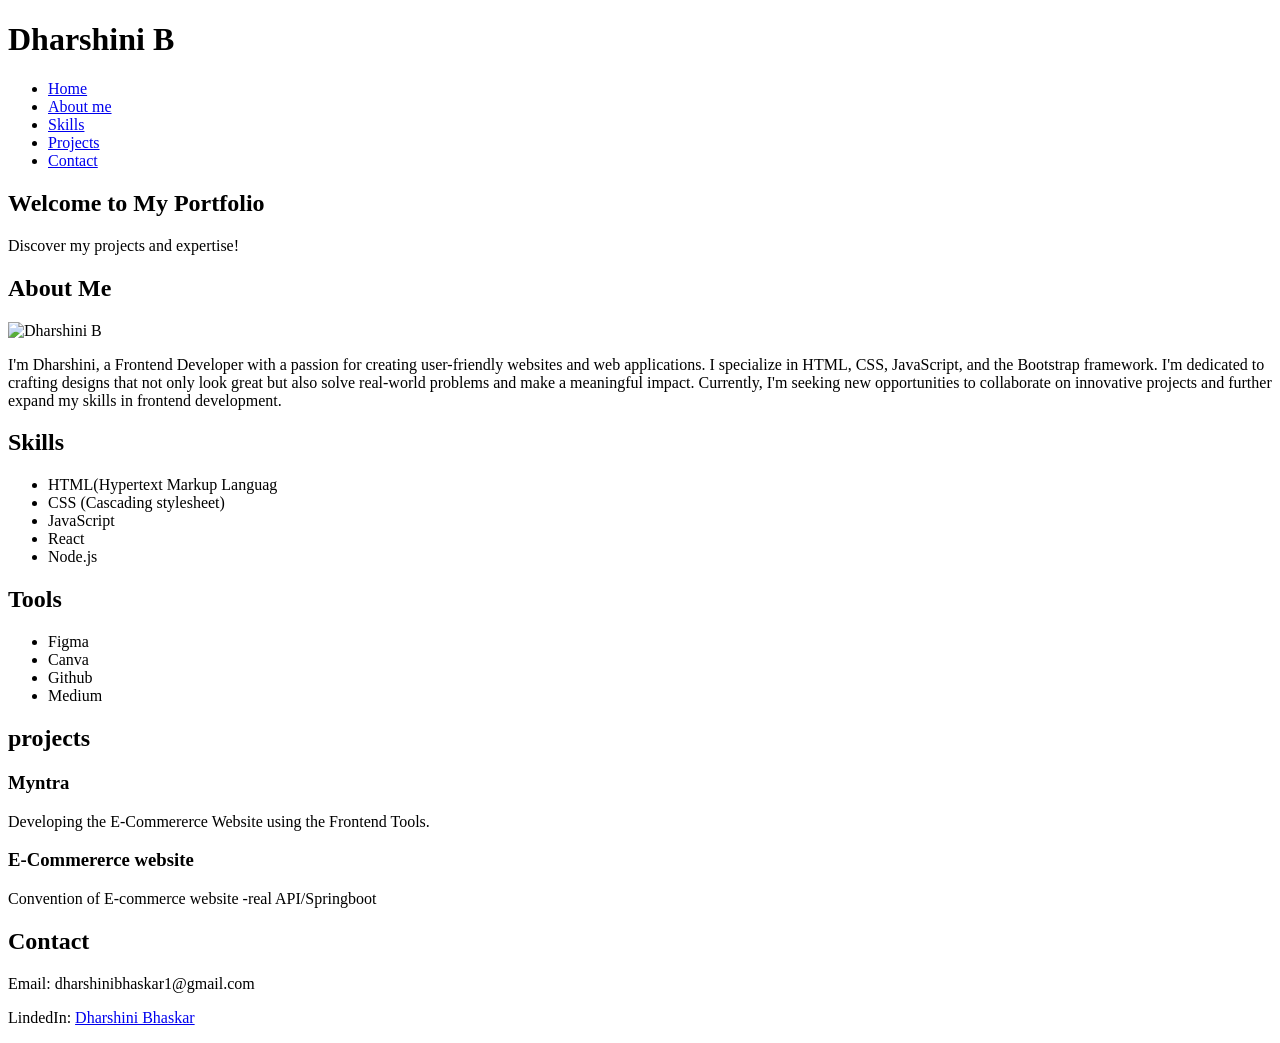
==== index.html @ f2b1638a "initial" ====
<!DOCTYPE html>
<html lang="en">
<head>
   <meta charset="UTF-8">
    <meta name="viewport" content="width=device-width, initial-scale=1.0">
    <title>Dharshini's portfolio</title>
    <link rel="stylesheet" href="portfolio.html">
</head>
<body>
    <header>
        <h1> Dharshini B</h1>
        <nav>
            <ul>
                <li><a href = "#home">Home</a></li>
                <li><a href = "#about">About me</a></li>
                <li><a href = "#skills">Skills</a></li>
                <li><a href = "#project">Projects</a></li>
                <li><a href = "#contact">Contact</a></li>
              </ul>
        </nav>
    </header>
    <section id ="home">
    <h2>Welcome to My Portfolio</h2>
    <p>
        Discover my projects and expertise!
    </p>
    </section>
    <section id ="about">
        <h2> About Me </h2>
        <img src ="C:\Users\Dell\Downloads\working with laptop-img.webp"alt ="Dharshini B">
        
        <p>I'm Dharshini, a Frontend Developer with a passion for creating user-friendly websites and web applications. I specialize in HTML, CSS, JavaScript, and the Bootstrap framework. I'm dedicated to crafting designs that not only look great but also solve real-world problems and make a meaningful impact. Currently, I'm seeking new opportunities to collaborate on innovative projects and further expand my skills in frontend development. </p>
    </section>
    <section id ="skills">
        <h2> Skills</h2>
        <ul>
            <li>HTML(Hypertext Markup Languag<e)</li>
            <li>CSS (Cascading stylesheet)</li>
            <li>JavaScript</li>
            <li>React </li>
            <li>Node.js</li>
        </ul>
        <h2>Tools</h2>
        <ul>
            <li>Figma</li>
            <li>Canva</li>
            <li>Github</li>
            <li>Medium</li>
        </ul>
    </section>
    <section id ="project">
        <h2>projects</h2>
        <div class ="project">
            <h3> Myntra</h3>
            <p> Developing the E-Commererce Website using the Frontend Tools.</p>
        </div>
        <div class ="project">
            <h3>E-Commererce website</h3>
            <p>Convention of E-commerce website -real API/Springboot</p>
        </div>
    </section>
    <footer id ="contact">
        <h2>Contact</h2>
        <p>Email: dharshinibhaskar1@gmail.com</p>
        <p>LindedIn: <a href = "https://www.linkedin.com/in/dharshinibhaskar/" target ="_blank">Dharshini Bhaskar</a></p>
    </footer>


</body>
</html>
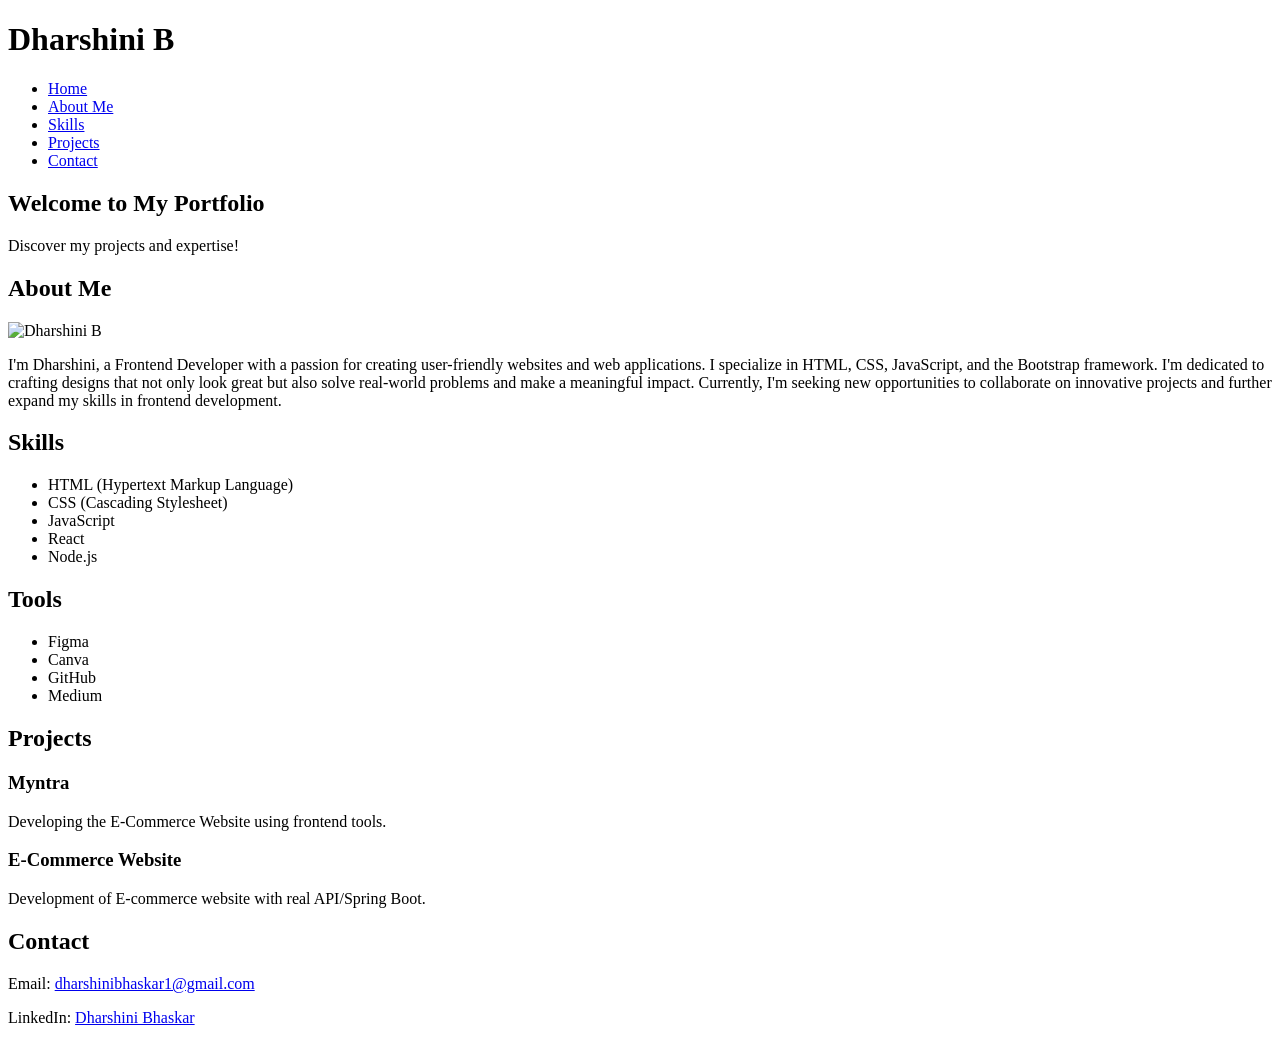
==== commit 8d034c12: "folder structure" ====
--- a/index.html
+++ b/index.html
@@ -1,70 +1,71 @@
 <!DOCTYPE html>
 <html lang="en">
 <head>
-   <meta charset="UTF-8">
+    <meta charset="UTF-8">
     <meta name="viewport" content="width=device-width, initial-scale=1.0">
-    <title>Dharshini's portfolio</title>
-    <link rel="stylesheet" href="portfolio.html">
+    <title>Dharshini's Portfolio</title>
+    <link rel="stylesheet" href="styles.css">
 </head>
 <body>
     <header>
-        <h1> Dharshini B</h1>
+        <h1>Dharshini B</h1>
         <nav>
             <ul>
-                <li><a href = "#home">Home</a></li>
-                <li><a href = "#about">About me</a></li>
-                <li><a href = "#skills">Skills</a></li>
-                <li><a href = "#project">Projects</a></li>
-                <li><a href = "#contact">Contact</a></li>
-              </ul>
+                <li><a href="#home">Home</a></li>
+                <li><a href="#about">About Me</a></li>
+                <li><a href="#skills">Skills</a></li>
+                <li><a href="#projects">Projects</a></li>
+                <li><a href="#contact">Contact</a></li>
+            </ul>
         </nav>
     </header>
-    <section id ="home">
-    <h2>Welcome to My Portfolio</h2>
-    <p>
-        Discover my projects and expertise!
-    </p>
+    
+    <section id="home">
+        <h2>Welcome to My Portfolio</h2>
+        <p>Discover my projects and expertise!</p>
     </section>
-    <section id ="about">
-        <h2> About Me </h2>
-        <img src ="C:\Users\Dell\Downloads\working with laptop-img.webp"alt ="Dharshini B">
+
+    <section id="about">
+        <h2>About Me</h2>
+        <img src="C:\Users\Dell\Downloads\working with laptop-img.webp" alt="Dharshini B"class="profile-pic">
         
-        <p>I'm Dharshini, a Frontend Developer with a passion for creating user-friendly websites and web applications. I specialize in HTML, CSS, JavaScript, and the Bootstrap framework. I'm dedicated to crafting designs that not only look great but also solve real-world problems and make a meaningful impact. Currently, I'm seeking new opportunities to collaborate on innovative projects and further expand my skills in frontend development. </p>
+        <p>I'm Dharshini, a Frontend Developer with a passion for creating user-friendly websites and web applications. I specialize in HTML, CSS, JavaScript, and the Bootstrap framework. I'm dedicated to crafting designs that not only look great but also solve real-world problems and make a meaningful impact. Currently, I'm seeking new opportunities to collaborate on innovative projects and further expand my skills in frontend development.</p>
     </section>
-    <section id ="skills">
-        <h2> Skills</h2>
+
+    <section id="skills">
+        <h2>Skills</h2>
         <ul>
-            <li>HTML(Hypertext Markup Languag<e)</li>
-            <li>CSS (Cascading stylesheet)</li>
+            <li>HTML (Hypertext Markup Language)</li>
+            <li>CSS (Cascading Stylesheet)</li>
             <li>JavaScript</li>
-            <li>React </li>
+            <li>React</li>
             <li>Node.js</li>
         </ul>
         <h2>Tools</h2>
         <ul>
             <li>Figma</li>
             <li>Canva</li>
-            <li>Github</li>
+            <li>GitHub</li>
             <li>Medium</li>
         </ul>
     </section>
-    <section id ="project">
-        <h2>projects</h2>
-        <div class ="project">
-            <h3> Myntra</h3>
-            <p> Developing the E-Commererce Website using the Frontend Tools.</p>
+
+    <section id="projects">
+        <h2>Projects</h2>
+        <div class="project">
+            <h3>Myntra</h3>
+            <p>Developing the E-Commerce Website using frontend tools.</p>
         </div>
-        <div class ="project">
-            <h3>E-Commererce website</h3>
-            <p>Convention of E-commerce website -real API/Springboot</p>
+        <div class="project">
+            <h3>E-Commerce Website</h3>
+            <p>Development of E-commerce website with real API/Spring Boot.</p>
         </div>
     </section>
-    <footer id ="contact">
+
+    <footer id="contact">
         <h2>Contact</h2>
-        <p>Email: dharshinibhaskar1@gmail.com</p>
-        <p>LindedIn: <a href = "https://www.linkedin.com/in/dharshinibhaskar/" target ="_blank">Dharshini Bhaskar</a></p>
+        <p>Email: <a href="mailto:dharshinibhaskar1@gmail.com">dharshinibhaskar1@gmail.com</a></p>
+        <p>LinkedIn: <a href="https://www.linkedin.com/in/dharshinibhaskar/" target="_blank">Dharshini Bhaskar</a></p>
     </footer>
-
-
 </body>
-</html>+</html>
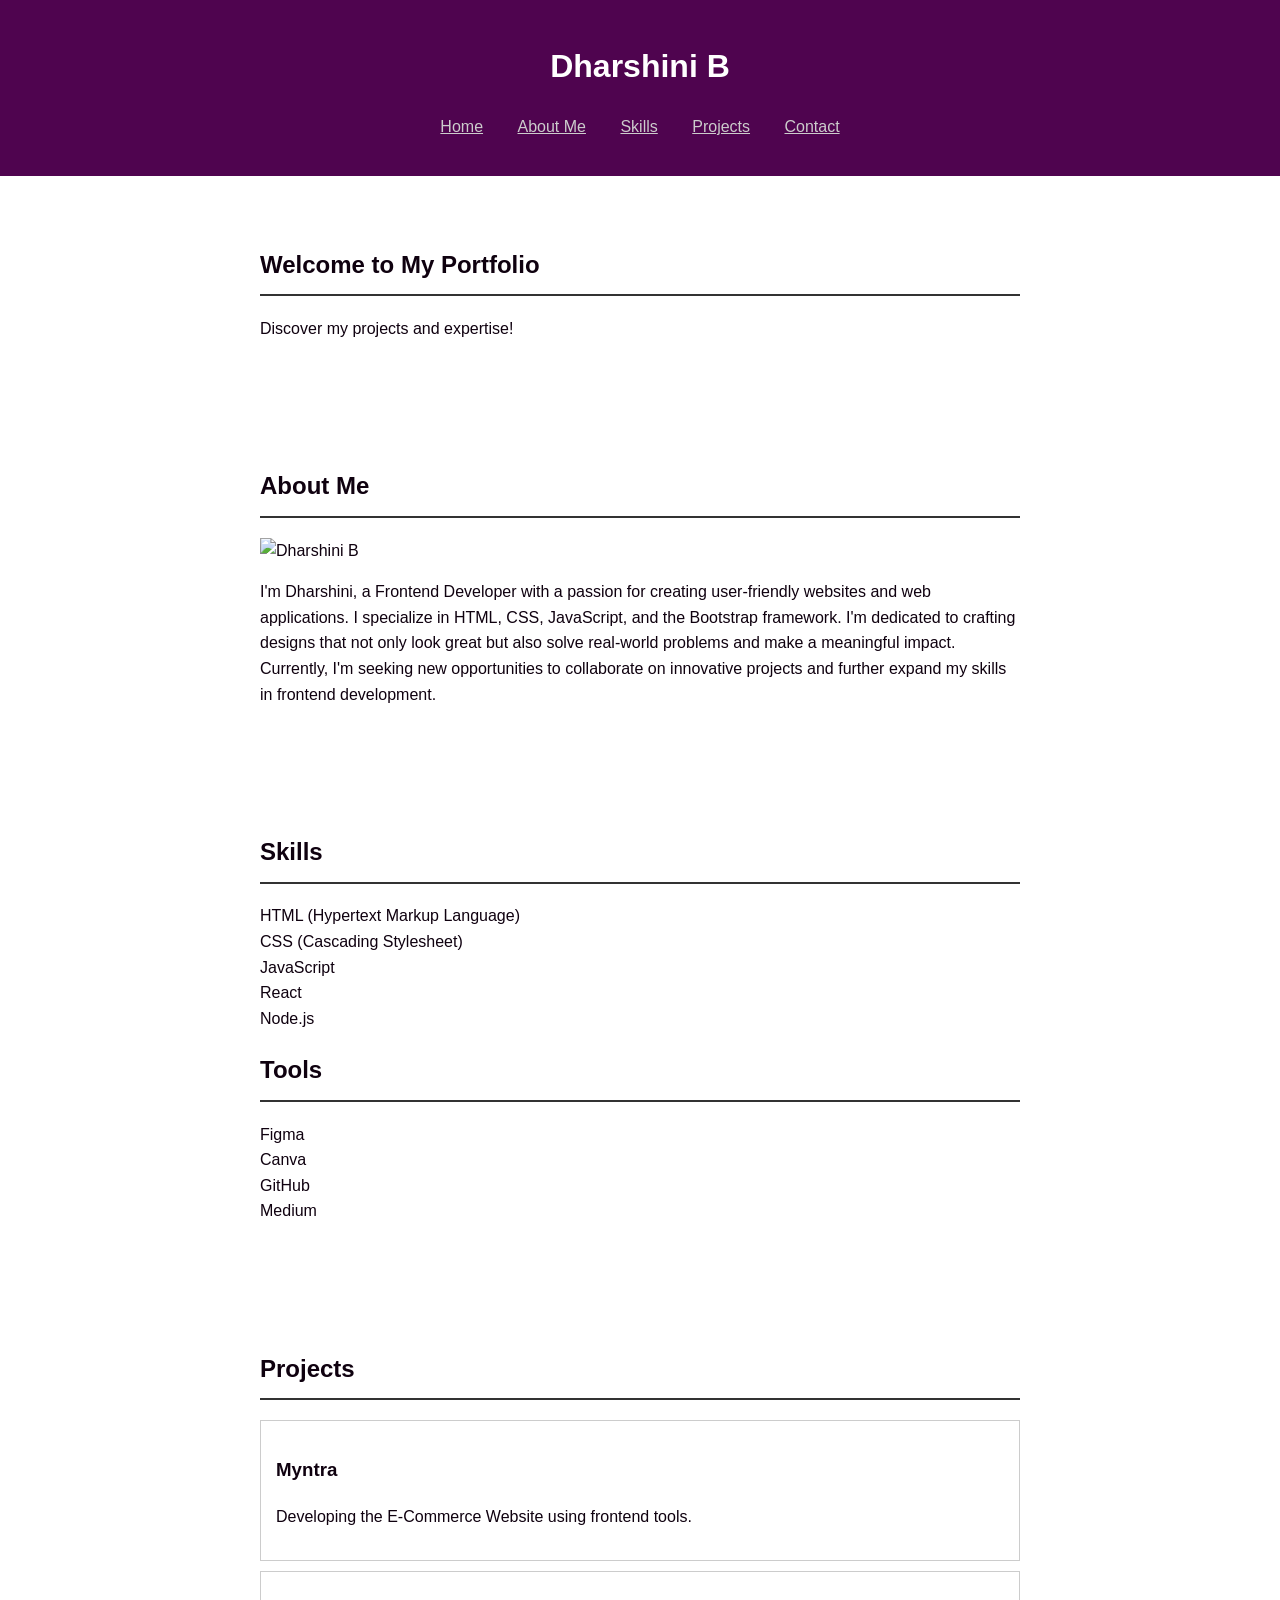
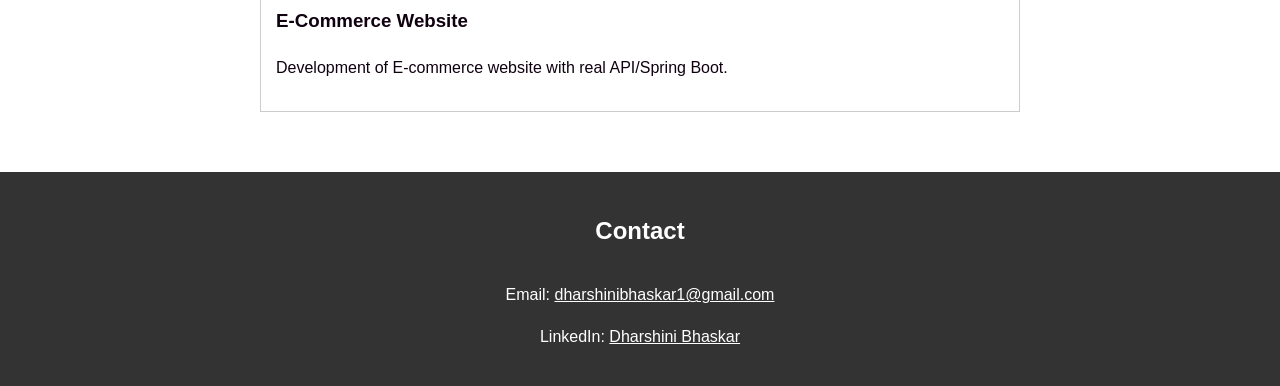
==== commit 13ac1c18: "bug fixes" ====
--- a/index.html
+++ b/index.html
@@ -4,7 +4,7 @@
     <meta charset="UTF-8">
     <meta name="viewport" content="width=device-width, initial-scale=1.0">
     <title>Dharshini's Portfolio</title>
-    <link rel="stylesheet" href="styles.css">
+    <link rel="stylesheet" href="./assets/style.css">
 </head>
 <body>
     <header>
--- a/assets/style.css
+++ b/assets/style.css
@@ -0,0 +1,61 @@
+*{
+    box-sizing: border-box;
+}
+body {
+    font-family: Arial,sans-serif;
+    line-height: 1.6;
+    margin:0;
+    padding:0;
+    color:rgb(15, 1, 15);
+}
+header {
+    background-color: #4f044f;
+    color: white;
+    padding: 20px;
+    text-align:center;
+}
+nav ul {
+    list-style-type: none;
+    padding: 0;
+}
+nav ul li  {
+    display: inline;
+    margin:  15px;
+}
+nav ul li a{
+    color: #ccc;
+    text-align: none;
+}
+section {
+    padding: 40px 20px;
+    margin:10px auto;
+    max-width:800px;
+}
+h2{
+    border-bottom: 2px solid#333;
+    padding-bottom: 10px;
+}
+.project {
+    border: 1px solid #ccc;
+    padding: 15px;
+    margin: 10px 0;
+}
+footer {
+    text-align: center;
+    padding: 20px;
+    background:#333;
+    color: #fff;
+    width: 100%;
+    position: relative;
+}
+footer a {
+    color: #fff;
+    text-decoration: none;
+    transition: color 0.3s;
+    text-decoration: underline;
+}
+ul{
+    list-style-type: none;
+    padding :0;
+}
+ 
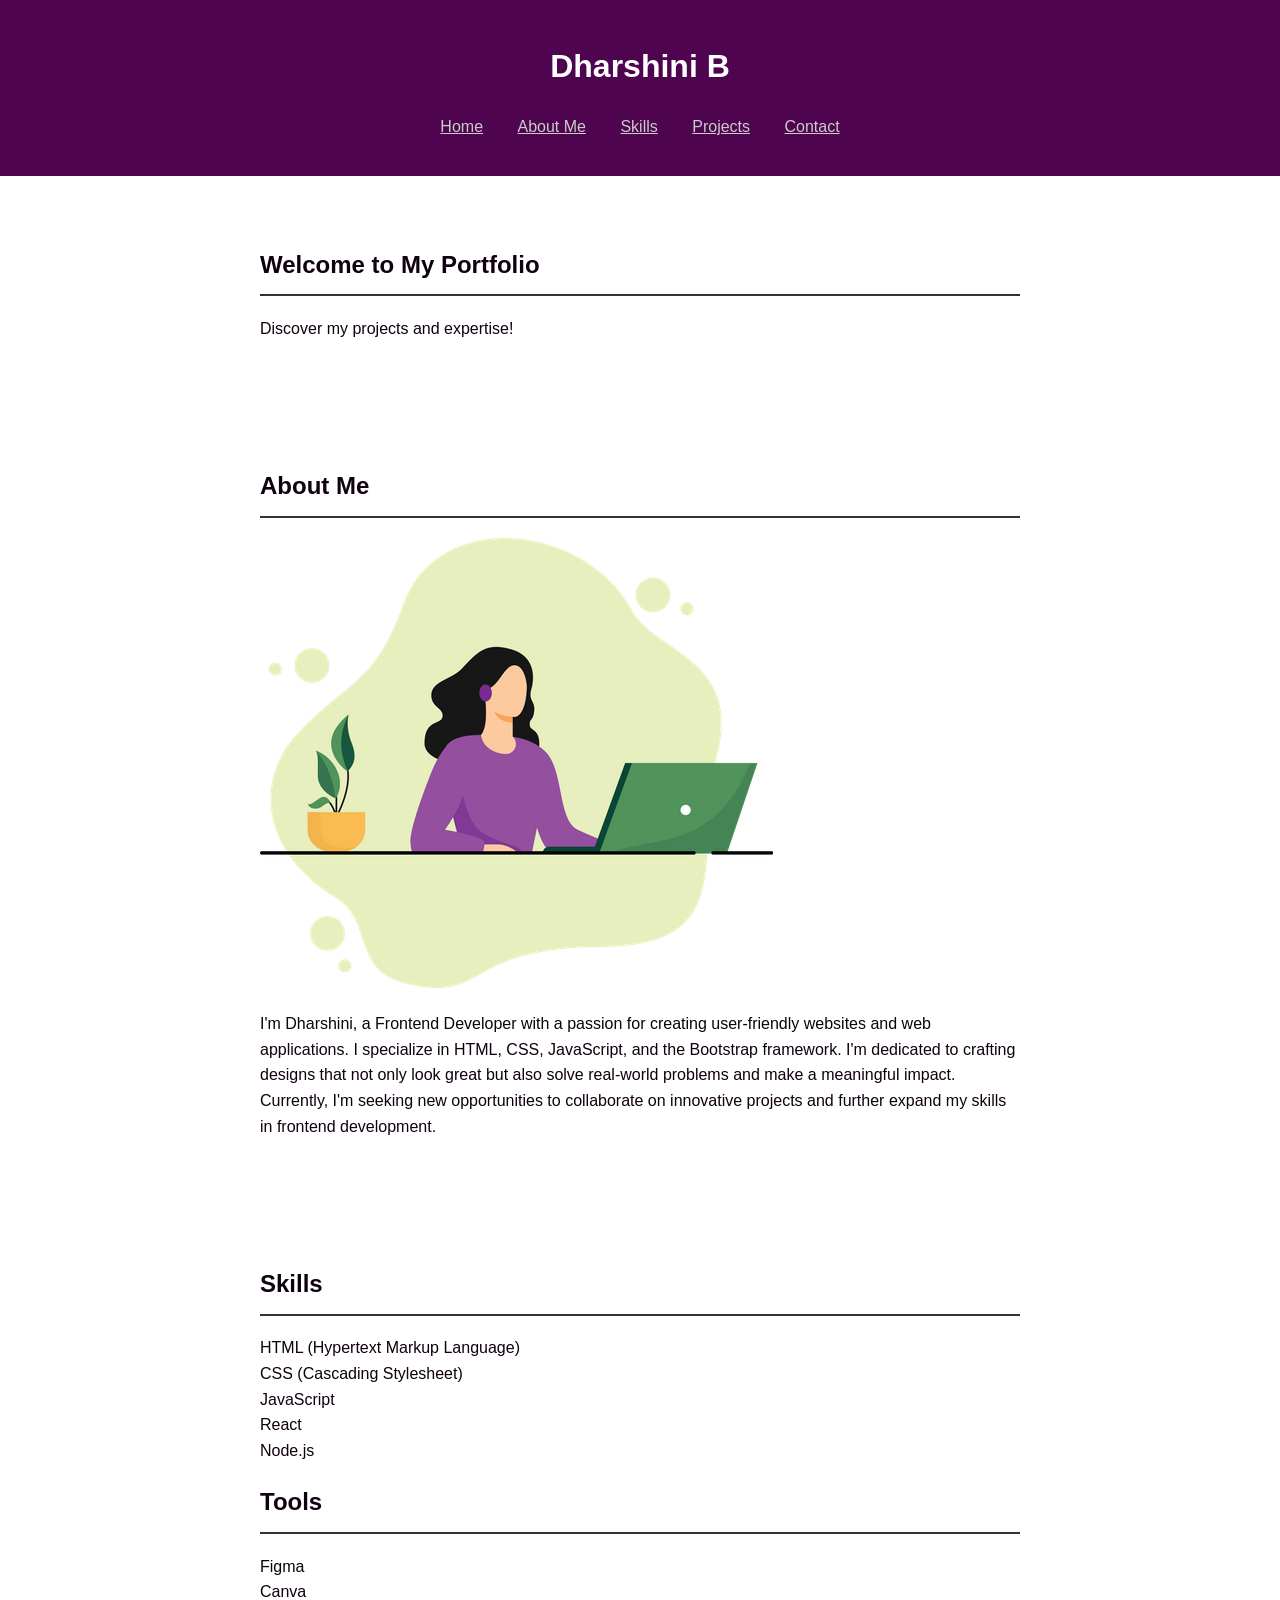
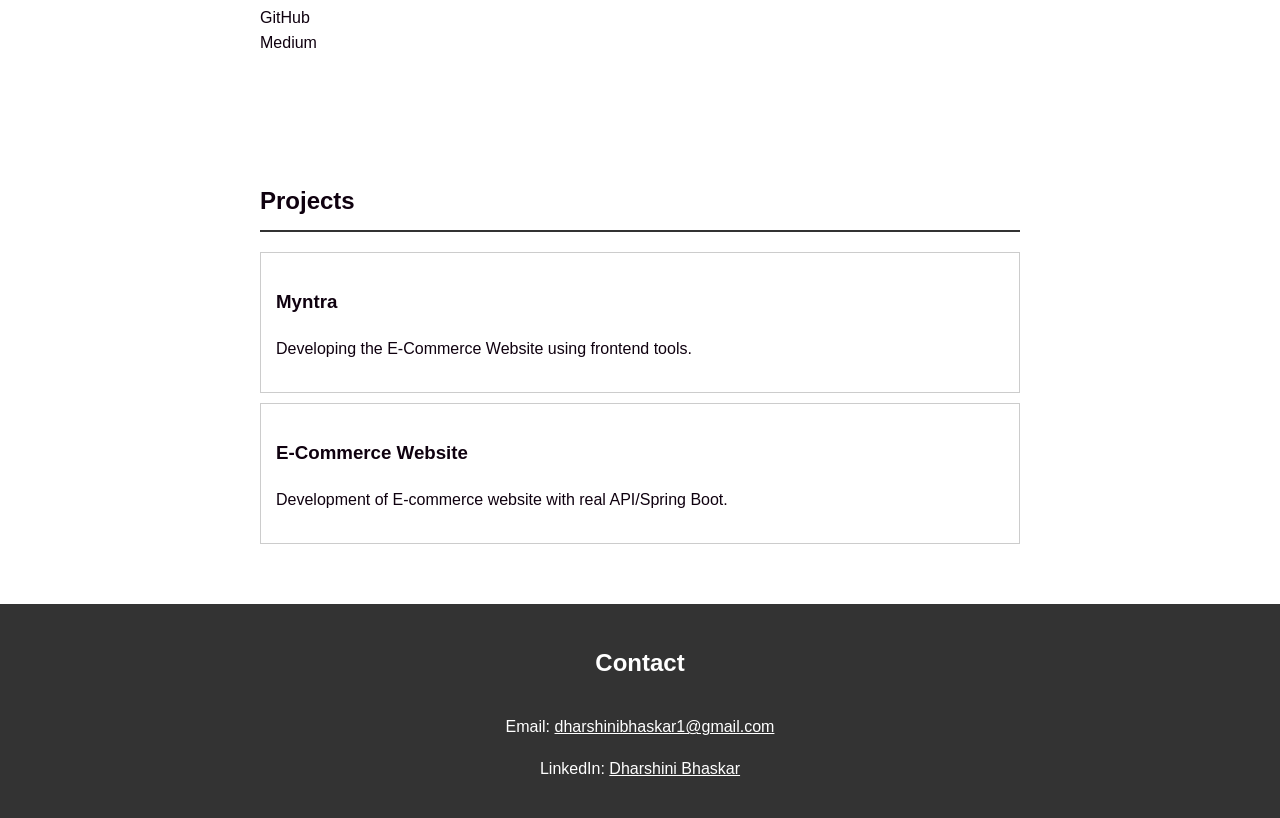
==== commit 60e7b02d: "fixed about page" ====
--- a/index.html
+++ b/index.html
@@ -27,7 +27,7 @@
 
     <section id="about">
         <h2>About Me</h2>
-        <img src="C:\Users\Dell\Downloads\working with laptop-img.webp" alt="Dharshini B"class="profile-pic">
+        <img src="./assets/images/working with laptop-img.webp" alt="Dharshini B"class="profile-pic">
         
         <p>I'm Dharshini, a Frontend Developer with a passion for creating user-friendly websites and web applications. I specialize in HTML, CSS, JavaScript, and the Bootstrap framework. I'm dedicated to crafting designs that not only look great but also solve real-world problems and make a meaningful impact. Currently, I'm seeking new opportunities to collaborate on innovative projects and further expand my skills in frontend development.</p>
     </section>
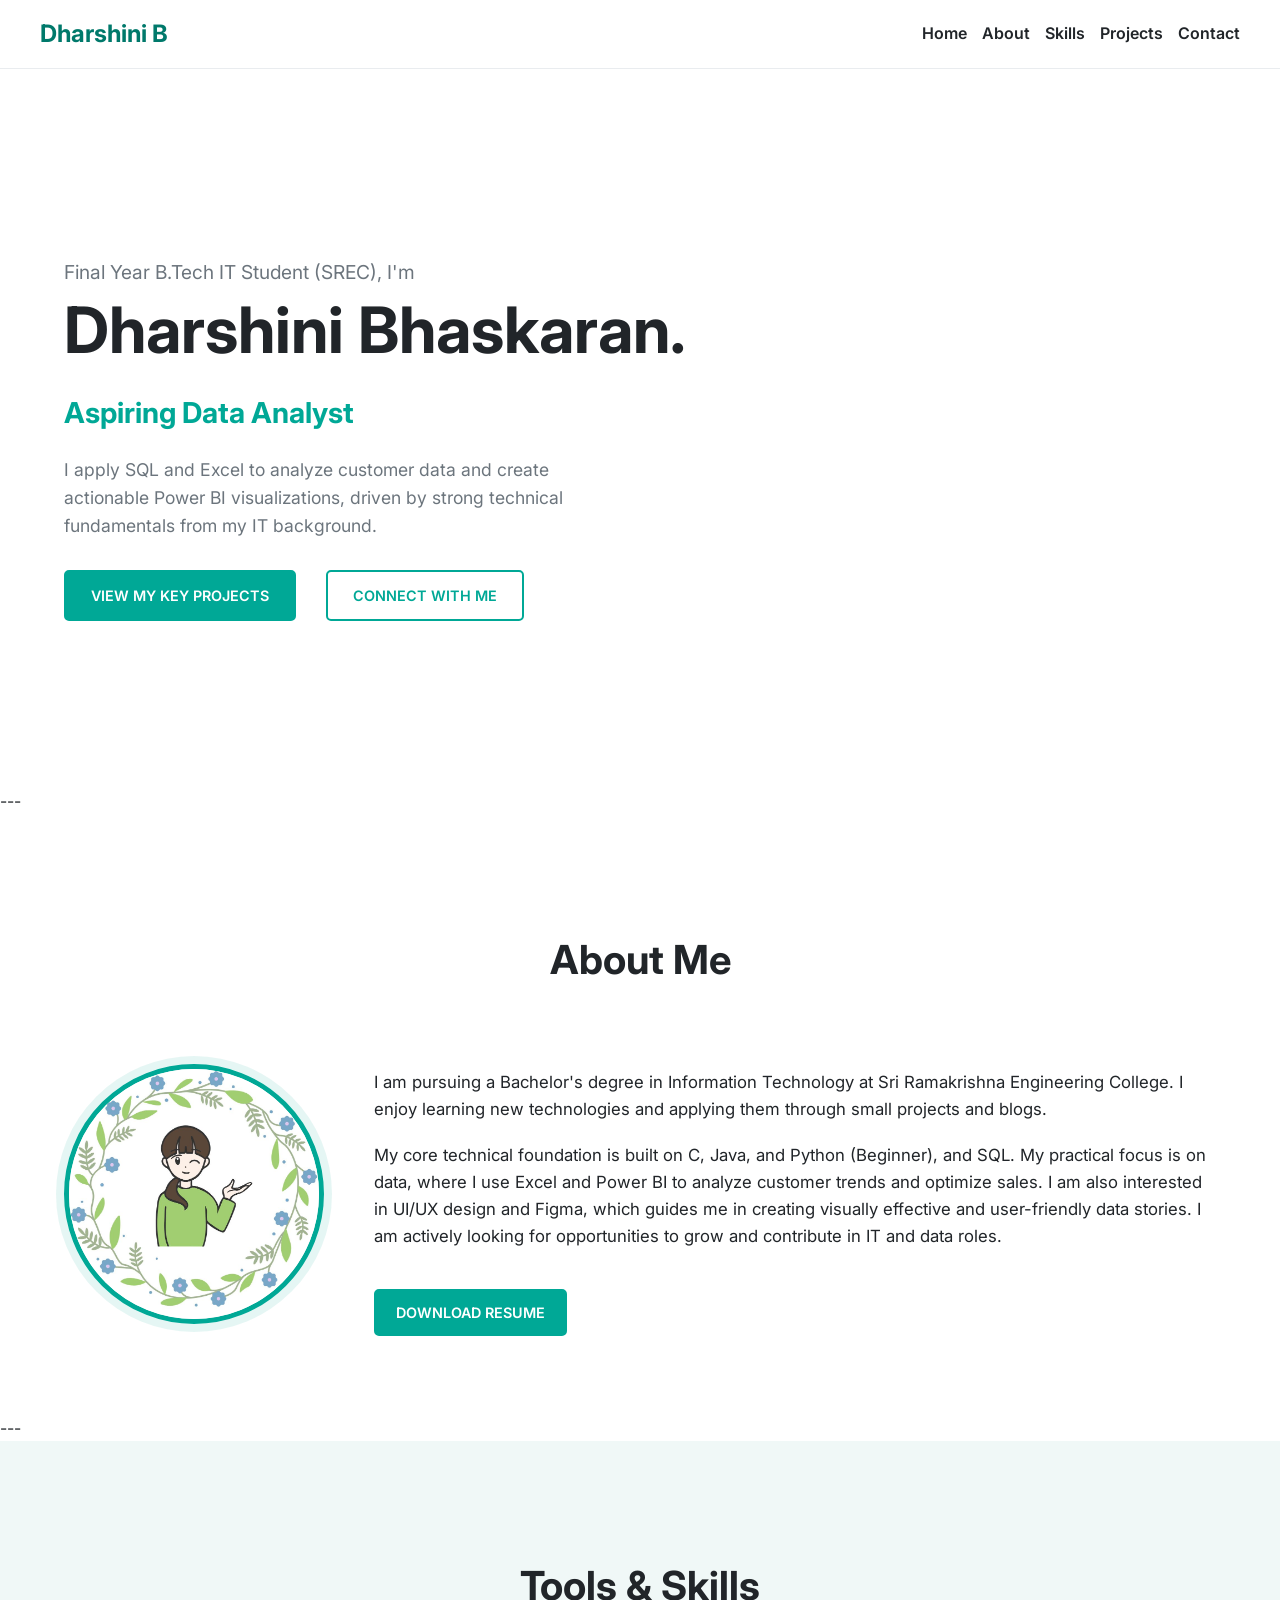
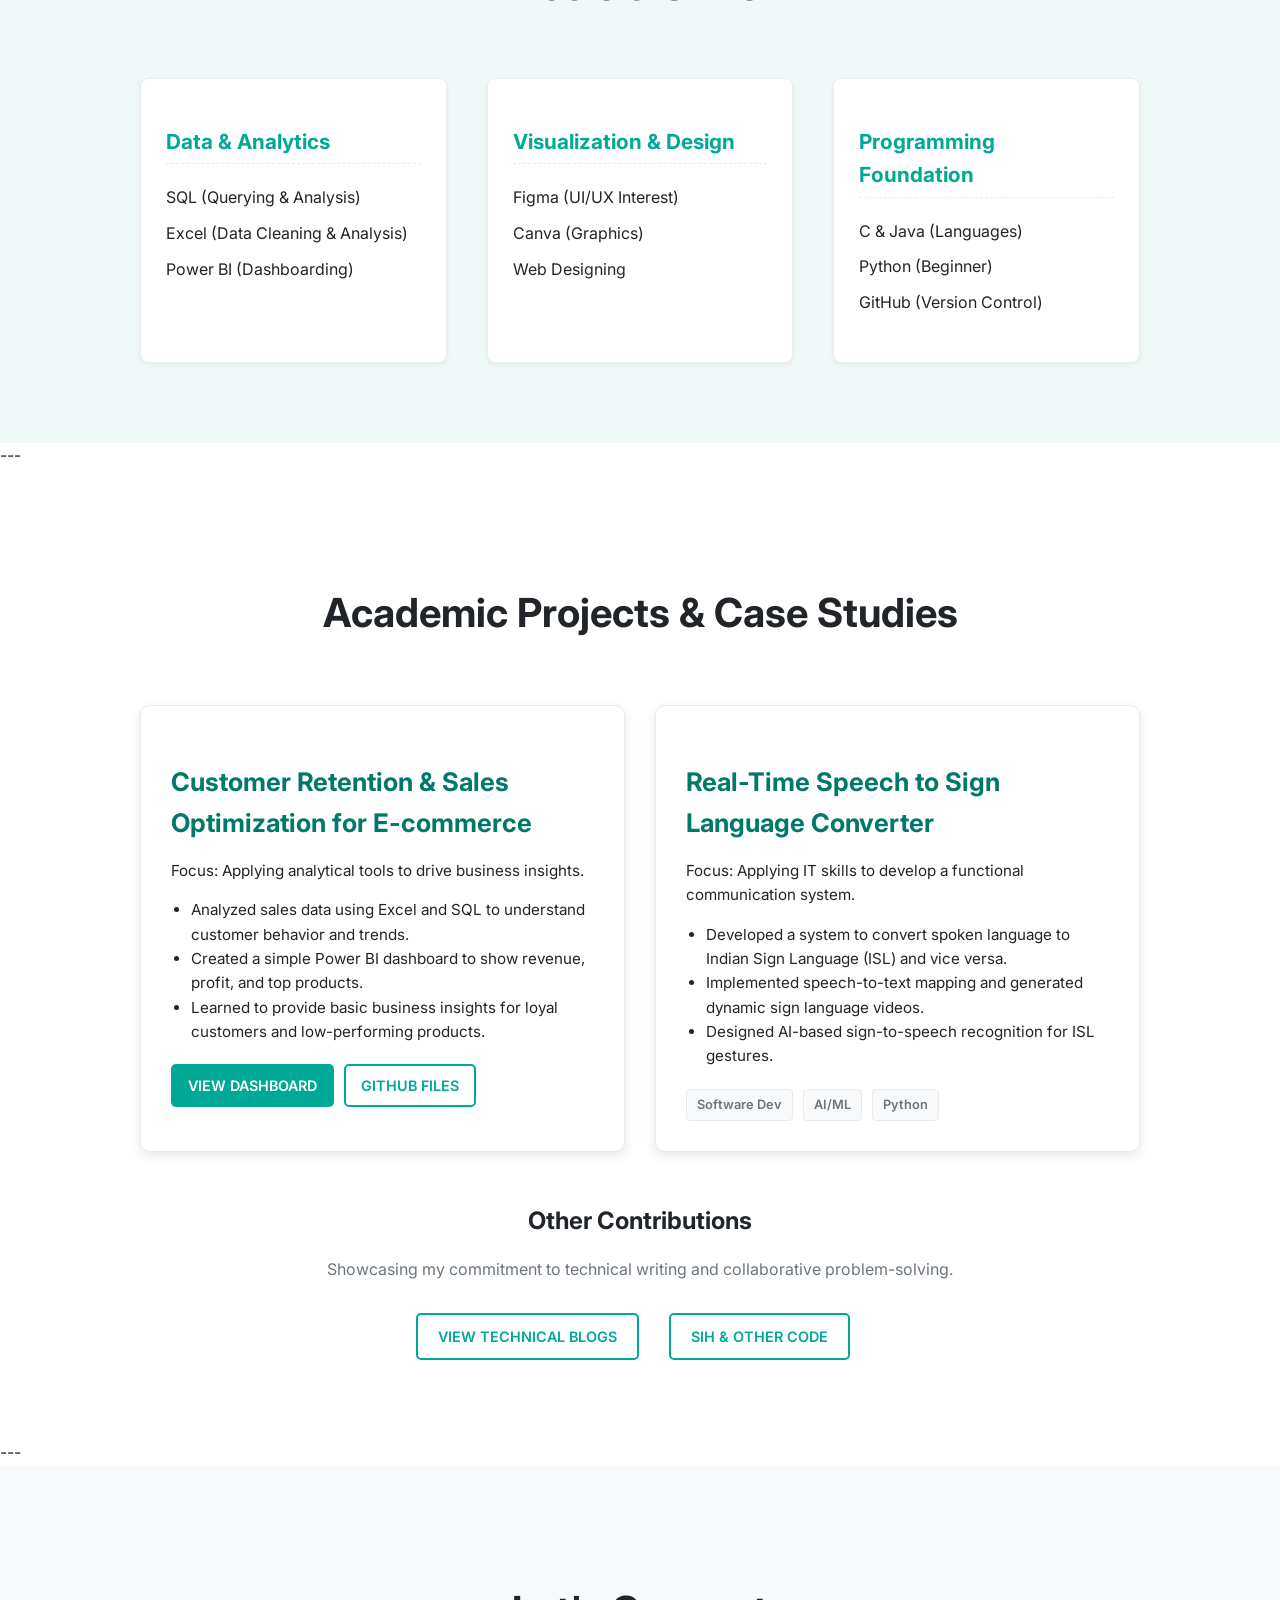
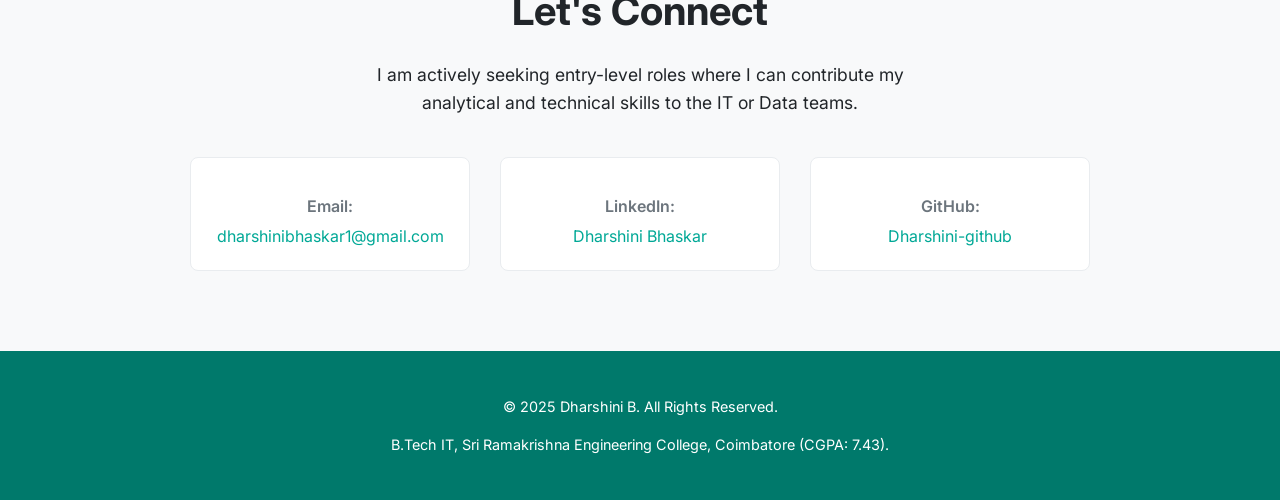
==== commit 7851de79: "updated" ====
--- a/index.html
+++ b/index.html
@@ -1,71 +1,187 @@
+
 <!DOCTYPE html>
 <html lang="en">
 <head>
     <meta charset="UTF-8">
     <meta name="viewport" content="width=device-width, initial-scale=1.0">
-    <title>Dharshini's Portfolio</title>
-    <link rel="stylesheet" href="./assets/style.css">
+    <title>Dharshini Bhaskaran - Data Analyst</title>
+    <link href="https://fonts.googleapis.com/css2?family=Inter:wght@400;600;700&display=swap" rel="stylesheet">
+    
+    <style>
+        
+        :root {
+            --primary-color: #00A896; 
+            --primary-dark: #00796B;
+            --accent-light: #f0f8f7;
+            --text-color: #212529;
+            --light-text: #6c757d;
+        }
+
+        
+        body { font-family: 'Inter', sans-serif; line-height: 1.6; color: var(--text-color); background-color: #ffffff; margin: 0; padding: 0; }
+        h1, h2, h3 { font-weight: 700; margin-bottom: 0.5rem; }
+        a { text-decoration: none; color: var(--primary-color); }
+        a:hover { color: var(--primary-dark); }
+        
+
+        .btn { display: inline-block; padding: 12px 25px; border-radius: 5px; font-weight: 600; text-transform: uppercase; font-size: 0.9rem; margin-right: 15px; transition: background-color 0.3s, color 0.3s; }
+        .primary-btn { background-color: var(--primary-color); color: #ffffff; border: 2px solid var(--primary-color); }
+        .primary-btn:hover { background-color: var(--primary-dark); border-color: var(--primary-dark); }
+        .secondary-btn { background-color: transparent; color: var(--primary-color); border: 2px solid var(--primary-color); }
+        .secondary-btn:hover { background-color: var(--primary-color); color: #ffffff; }
+        
+        
+        section { padding: 80px 5%; }
+    </style>
 </head>
-<body>
-    <header>
-        <h1>Dharshini B</h1>
-        <nav>
-            <ul>
-                <li><a href="#home">Home</a></li>
-                <li><a href="#about">About Me</a></li>
-                <li><a href="#skills">Skills</a></li>
-                <li><a href="#projects">Projects</a></li>
-                <li><a href="#contact">Contact</a></li>
-            </ul>
-        </nav>
+<body style="margin: 0;">
+    <header style="background-color: #ffffff; border-bottom: 1px solid #e9ecef; position: sticky; top: 0; z-index: 1000;">
+        <div style="max-width: 1200px; margin: 0 auto; display: flex; justify-content: space-between; align-items: center; padding: 15px 20px;">
+            <div style="font-size: 1.5rem; font-weight: 700; color: var(--primary-dark);">Dharshini B</div>
+            <nav aria-label="Main Navigation">
+                <ul style="list-style: none; display: flex; margin: 0; padding: 0;">
+                    <li style="margin-left: 15px;"><a href="#home" style="color: var(--text-color); font-weight: 600;">Home</a></li>
+                    <li style="margin-left: 15px;"><a href="#about" style="color: var(--text-color); font-weight: 600;">About</a></li>
+                    <li style="margin-left: 15px;"><a href="#skills" style="color: var(--text-color); font-weight: 600;">Skills</a></li>
+                    <li style="margin-left: 15px;"><a href="#projects" style="color: var(--text-color); font-weight: 600;">Projects</a></li>
+                    <li style="margin-left: 15px;"><a href="#contact" style="color: var(--text-color); font-weight: 600;">Contact</a></li>
+                </ul>
+            </nav>
+        </div>
     </header>
     
-    <section id="home">
-        <h2>Welcome to My Portfolio</h2>
-        <p>Discover my projects and expertise!</p>
-    </section>
+    <main>
+        <section id="home" style="min-height: 80vh; display: flex; align-items: center; text-align: left; max-width: 1200px; margin: 0 auto; padding: 0 5%;">
+            <div style="max-width: 700px;">
+                <p style="font-size: 1.2rem; color: var(--light-text); margin-bottom: 0.5rem;">Final Year B.Tech IT Student (SREC), I'm</p>
+                <h1 style="font-size: 4rem; line-height: 1.1; margin: 0 0 10px; color: var(--text-color);">Dharshini Bhaskaran.</h1>
+                <h2 style="font-size: 1.8rem; color: var(--primary-color); margin-bottom: 20px;">Aspiring Data Analyst</h2>
+                <p style="font-size: 1.1rem; color: var(--light-text); margin-bottom: 30px; max-width: 550px;">I apply SQL and Excel to analyze customer data and create actionable Power BI visualizations, driven by strong technical fundamentals from my IT background.</p>
+                <div style="display: flex; gap: 15px;">
+                    <a href="#projects" class="btn primary-btn">View My Key Projects</a>
+                    <a href="#contact" class="btn secondary-btn">Connect with me</a>
+                </div>
+            </div>
+        </section>
+        
+        ---
 
-    <section id="about">
-        <h2>About Me</h2>
-        <img src="./assets/images/working with laptop-img.webp" alt="Dharshini B"class="profile-pic">
-        
-        <p>I'm Dharshini, a Frontend Developer with a passion for creating user-friendly websites and web applications. I specialize in HTML, CSS, JavaScript, and the Bootstrap framework. I'm dedicated to crafting designs that not only look great but also solve real-world problems and make a meaningful impact. Currently, I'm seeking new opportunities to collaborate on innovative projects and further expand my skills in frontend development.</p>
-    </section>
+        <section id="about" style="padding: 80px 5%;">
+            <h2 style="font-size: 2.5rem; text-align: center; margin-bottom: 60px; color: var(--text-color);">About Me</h2>
+            <div style="max-width: 1200px; margin: 0 auto; display: flex; gap: 50px; align-items: center;">
+                <img src="assets\images\profile.img.jpg" alt="Dharshini B working professionally on a laptop" style="width: 250px; height: 250px; border-radius: 50%; object-fit: cover; border: 5px solid var(--primary-color); box-shadow: 0 0 0 8px rgba(0, 168, 150, 0.1); flex-shrink: 0;">
+                <div style="font-size: 1.05rem;">
+                    <p style="margin-bottom: 1.2rem;">I am pursuing a Bachelor's degree in Information Technology at Sri Ramakrishna Engineering College. I enjoy learning new technologies and applying them through small projects and blogs.</p>
+                    <p style="margin-bottom: 1.2rem;">My core technical foundation is built on C, Java, and Python (Beginner), and SQL. My practical focus is on data, where I use Excel and Power BI to analyze customer trends and optimize sales. I am also interested in UI/UX design and Figma, which guides me in creating visually effective and user-friendly data stories. I am actively looking for opportunities to grow and contribute in IT and data roles.</p>
+                    <a href="/assets/RESUME(Dharshini B) (1).pdf" class="btn primary-btn" download aria-label="Download Dharshini's Resume" style="margin-top: 20px; font-size: 0.9rem; padding: 10px 20px;">Download Resume</a>
+                </div>
+            </div>
+        </section>
 
-    <section id="skills">
-        <h2>Skills</h2>
-        <ul>
-            <li>HTML (Hypertext Markup Language)</li>
-            <li>CSS (Cascading Stylesheet)</li>
-            <li>JavaScript</li>
-            <li>React</li>
-            <li>Node.js</li>
-        </ul>
-        <h2>Tools</h2>
-        <ul>
-            <li>Figma</li>
-            <li>Canva</li>
-            <li>GitHub</li>
-            <li>Medium</li>
-        </ul>
-    </section>
+        ---
 
-    <section id="projects">
-        <h2>Projects</h2>
-        <div class="project">
-            <h3>Myntra</h3>
-            <p>Developing the E-Commerce Website using frontend tools.</p>
-        </div>
-        <div class="project">
-            <h3>E-Commerce Website</h3>
-            <p>Development of E-commerce website with real API/Spring Boot.</p>
-        </div>
-    </section>
+        <section id="skills" style="padding: 80px 5%; background-color: var(--accent-light);">
+            <h2 style="font-size: 2.5rem; text-align: center; margin-bottom: 60px; color: var(--text-color);">Tools & Skills</h2>
+            <div style="max-width: 1000px; margin: 0 auto; display: flex; gap: 40px; justify-content: space-around;">
+                <div style="background-color: #ffffff; padding: 25px; border-radius: 8px; border: 1px solid #e9ecef; box-shadow: 0 2px 5px rgba(0, 0, 0, 0.05); flex-basis: 30%;">
+                    <h3 style="color: var(--primary-color); font-size: 1.3rem; margin-bottom: 15px; padding-bottom: 5px; border-bottom: 1px dashed #e9ecef;">Data & Analytics</h3>
+                    <ul style="list-style: none; padding: 0;">
+                        <li style="padding: 5px 0;">SQL (Querying & Analysis)</li>
+                        <li style="padding: 5px 0;">Excel (Data Cleaning & Analysis)</li>
+                        <li style="padding: 5px 0;">Power BI (Dashboarding)</li>
+                    </ul>
+                </div>
+                <div style="background-color: #ffffff; padding: 25px; border-radius: 8px; border: 1px solid #e9ecef; box-shadow: 0 2px 5px rgba(0, 0, 0, 0.05); flex-basis: 30%;">
+                    <h3 style="color: var(--primary-color); font-size: 1.3rem; margin-bottom: 15px; padding-bottom: 5px; border-bottom: 1px dashed #e9ecef;">Visualization & Design</h3>
+                    <ul style="list-style: none; padding: 0;">
+                        <li style="padding: 5px 0;">Figma (UI/UX Interest)</li>
+                        <li style="padding: 5px 0;">Canva (Graphics)</li>
+                        <li style="padding: 5px 0;">Web Designing</li>
+                    </ul>
+                </div>
+                <div style="background-color: #ffffff; padding: 25px; border-radius: 8px; border: 1px solid #e9ecef; box-shadow: 0 2px 5px rgba(0, 0, 0, 0.05); flex-basis: 30%;">
+                    <h3 style="color: var(--primary-color); font-size: 1.3rem; margin-bottom: 15px; padding-bottom: 5px; border-bottom: 1px dashed #e9ecef;">Programming Foundation</h3>
+                    <ul style="list-style: none; padding: 0;">
+                        <li style="padding: 5px 0;">C & Java (Languages)</li>
+                        <li style="padding: 5px 0;">Python (Beginner)</li>
+                        <li style="padding: 5px 0;">GitHub (Version Control)</li>
+                    </ul>
+                </div>
+            </div>
+        </section>
 
-    <footer id="contact">
-        <h2>Contact</h2>
-        <p>Email: <a href="mailto:dharshinibhaskar1@gmail.com">dharshinibhaskar1@gmail.com</a></p>
-        <p>LinkedIn: <a href="https://www.linkedin.com/in/dharshinibhaskar/" target="_blank">Dharshini Bhaskar</a></p>
+        ---
+
+        <section id="projects" style="padding: 80px 5%;">
+            <h2 style="font-size: 2.5rem; text-align: center; margin-bottom: 60px; color: var(--text-color);">Academic Projects & Case Studies</h2>
+            <div style="max-width: 1000px; margin: 0 auto; display: grid; grid-template-columns: 1fr 1fr; gap: 30px;"> 
+                
+                <article style="background-color: #ffffff; padding: 30px; border-radius: 10px; border: 1px solid #e9ecef; box-shadow: 0 4px 12px rgba(0, 0, 0, 0.1);">
+                    <h3 style="color: var(--primary-dark); margin-bottom: 15px; font-size: 1.6rem;">Customer Retention & Sales Optimization for E-commerce</h3>
+                    <p style="font-size: 0.95rem; margin-bottom: 15px;">Focus: Applying analytical tools to drive business insights.</p>
+                    <ul style="padding-left: 20px; font-size: 0.95rem; margin-bottom: 20px;">
+                        <li>Analyzed sales data using Excel and SQL to understand customer behavior and trends.</li>
+                        <li>Created a simple Power BI dashboard to show revenue, profit, and top products.</li>
+                        <li>Learned to provide basic business insights for loyal customers and low-performing products.</li>
+                    </ul>
+                    <div style="display: flex; gap: 10px; margin-top: 15px;">
+                        <a href="#_INSERT_POWERBI_DASHBOARD_LIVE_LINK_HERE_" target="_blank" class="btn primary-btn" style="font-size: 0.9rem; padding: 8px 15px; margin-right: 0;">View Dashboard</a>
+                        <a href="https://github.com/Dharshini-github" target="_blank" class="btn secondary-btn" style="font-size: 0.9rem; padding: 8px 15px; margin-right: 0;">GitHub Files</a>
+                    </div>
+                </article>
+
+                <article style="background-color: #ffffff; padding: 30px; border-radius: 10px; border: 1px solid #e9ecef; box-shadow: 0 4px 12px rgba(0, 0, 0, 0.1);">
+                    <h3 style="color: var(--primary-dark); margin-bottom: 15px; font-size: 1.6rem;">Real-Time Speech to Sign Language Converter</h3>
+                    <p style="font-size: 0.95rem; margin-bottom: 15px;">Focus: Applying IT skills to develop a functional communication system.</p>
+                    <ul style="padding-left: 20px; font-size: 0.95rem; margin-bottom: 20px;">
+                        <li>Developed a system to convert spoken language to Indian Sign Language (ISL) and vice versa.</li>
+                        <li>Implemented speech-to-text mapping and generated dynamic sign language videos.</li>
+                        <li>Designed AI-based sign-to-speech recognition for ISL gestures.</li>
+                    </ul>
+                    <div style="display: flex; gap: 10px; margin-top: 15px;">
+                        <span style="display: inline-block; background-color: #f8f9fa; color: var(--light-text); font-size: 0.8rem; font-weight: 600; padding: 5px 10px; border-radius: 4px; border: 1px solid #e9ecef;">Software Dev</span>
+                        <span style="display: inline-block; background-color: #f8f9fa; color: var(--light-text); font-size: 0.8rem; font-weight: 600; padding: 5px 10px; border-radius: 4px; border: 1px solid #e9ecef;">AI/ML</span>
+                        <span style="display: inline-block; background-color: #f8f9fa; color: var(--light-text); font-size: 0.8rem; font-weight: 600; padding: 5px 10px; border-radius: 4px; border: 1px solid #e9ecef;">Python</span>
+                    </div>
+                </article>
+
+            </div>
+            <div style="text-align: center; margin-top: 50px;">
+                <h3 style="font-size: 1.5rem; color: var(--text-color);">Other Contributions</h3>
+                <p style="color: var(--light-text);">Showcasing my commitment to technical writing and collaborative problem-solving.</p>
+                <div style="display: inline-flex; gap: 15px; margin-top: 15px;">
+                    <a href="https://medium.com/@dharshinibhaskarl" target="_blank" class="btn secondary-btn" style="font-size: 0.9rem; padding: 10px 20px;">View Technical Blogs</a>
+                    <a href="https://github.com/Dharshini-github" target="_blank" class="btn secondary-btn" style="font-size: 0.9rem; padding: 10px 20px;">SIH & Other Code</a>
+                </div>
+            </div>
+        </section>
+
+        ---
+
+        <section id="contact" style="padding: 80px 5%; background-color: #f8f9fa;">
+            <h2 style="font-size: 2.5rem; text-align: center; color: var(--text-color);">Let's Connect</h2>
+            <p style="text-align: center; font-size: 1.1rem; margin-bottom: 40px; max-width: 600px; margin-left: auto; margin-right: auto;">I am actively seeking entry-level roles where I can contribute my analytical and technical skills to the IT or Data teams.</p>
+            
+            <div style="max-width: 900px; margin: 0 auto; display: flex; text-align: center; gap: 30px; justify-content: space-around;">
+                <div style="padding: 20px; border-radius: 8px; background-color: #ffffff; border: 1px solid #e9ecef; flex-basis: 33%;">
+                    <p style="font-weight: 600; color: var(--light-text); margin-bottom: 5px;">Email:</p>
+                    <a href="mailto:dharshinibhaskar1@gmail.com" aria-label="Email Dharshini">dharshinibhaskar1@gmail.com</a>
+                </div>
+                <div style="padding: 20px; border-radius: 8px; background-color: #ffffff; border: 1px solid #e9ecef; flex-basis: 33%;">
+                    <p style="font-weight: 600; color: var(--light-text); margin-bottom: 5px;">LinkedIn:</p>
+                    <a href="https://www.linkedin.com/in/dharshinibhaskar/" target="_blank" aria-label="View Dharshini's LinkedIn Profile">Dharshini Bhaskar</a>
+                </div>
+                <div style="padding: 20px; border-radius: 8px; background-color: #ffffff; border: 1px solid #e9ecef; flex-basis: 33%;">
+                    <p style="font-weight: 600; color: var(--light-text); margin-bottom: 5px;">GitHub:</p>
+                    <a href="https://github.com/Dharshini-github" target="_blank" aria-label="View Dharshini's GitHub Profile">Dharshini-github</a>
+                </div>
+            </div>
+        </section>
+    </main>
+
+    <footer style="padding: 30px 5%; background-color: var(--primary-dark); color: #ffffff; text-align: center; font-size: 0.9rem;">
+        <p style="margin-bottom: 5px;">&copy; 2025 Dharshini B. All Rights Reserved.</p>
+        <p>B.Tech IT, Sri Ramakrishna Engineering College, Coimbatore (CGPA: 7.43).</p>
     </footer>
 </body>
-</html>
+</html>
